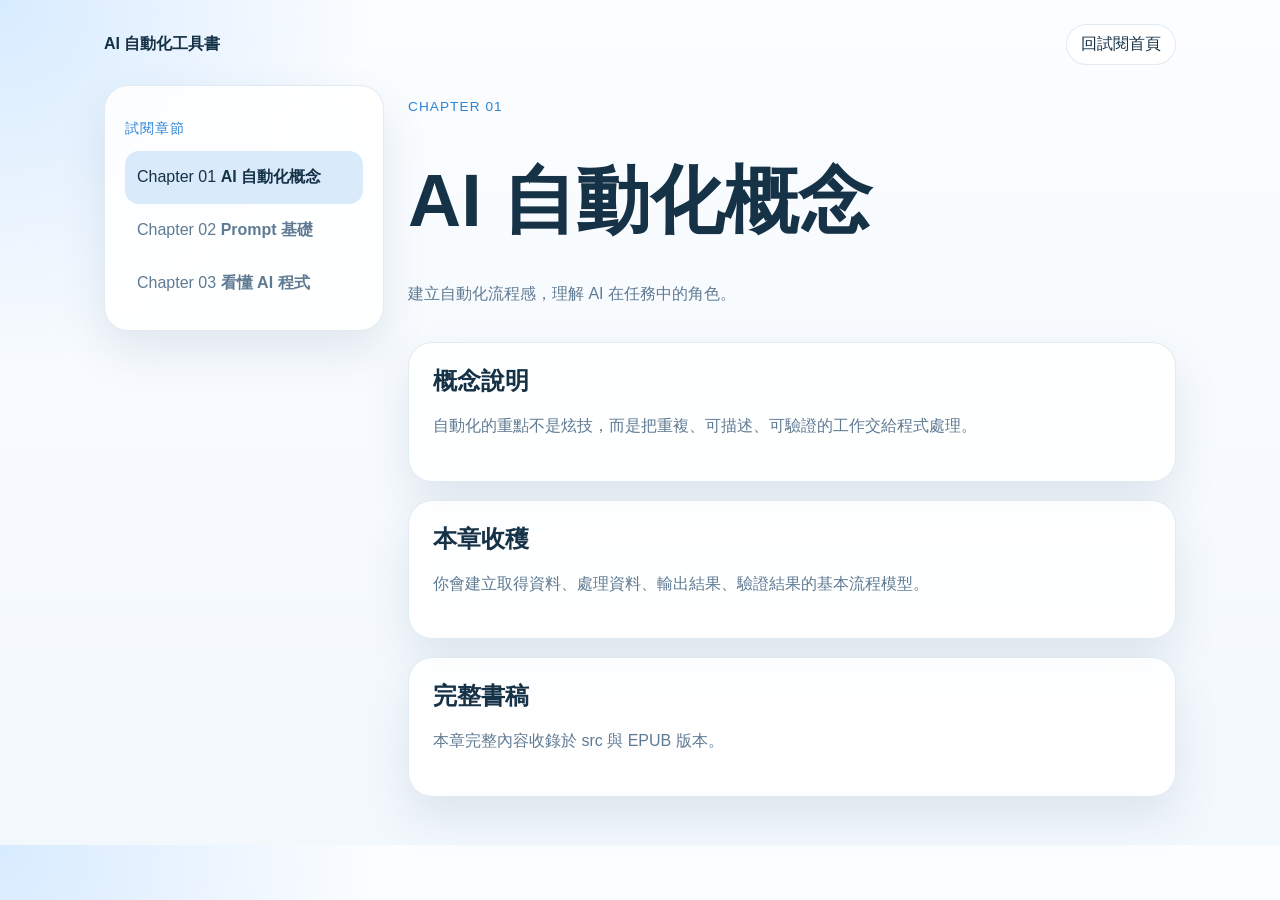
==== web/chapter.html @ 67578e64 "Create complete AI automation book, web preview, and EPUB build" ====
<!DOCTYPE html>
<html lang="zh-Hant">
<head>
  <meta charset="UTF-8">
  <meta name="viewport" content="width=device-width, initial-scale=1.0">
  <title>章節試閱</title>
  <link rel="stylesheet" href="styles.css">
</head>
<body class="reader-page">
  <header class="reader-header">
    <a class="brand" href="index.html">AI 自動化工具書</a>
    <a class="button secondary small" href="index.html">回試閱首頁</a>
  </header>

  <main class="reader-layout">
    <aside class="sidebar" id="sidebar"></aside>
    <article class="reader-content" id="reader-content"></article>
  </main>

  <script src="script.js"></script>
</body>
</html>
---- web/styles.css ----
:root {
  --bg: #f3f8fd;
  --bg-strong: #ffffff;
  --text: #163247;
  --muted: #5f7a93;
  --line: rgba(94, 142, 183, 0.18);
  --accent: #2d84d8;
  --accent-soft: #d9ebfb;
  --shadow: 0 20px 45px rgba(48, 88, 126, 0.12);
  --radius: 24px;
}

* {
  box-sizing: border-box;
}

body {
  margin: 0;
  font-family: "Segoe UI", "Noto Sans TC", sans-serif;
  color: var(--text);
  background:
    radial-gradient(circle at top left, rgba(133, 193, 255, 0.3), transparent 24%),
    linear-gradient(180deg, #fbfdff 0%, var(--bg) 100%);
}

a {
  color: inherit;
  text-decoration: none;
}

.hero,
.section,
.reader-header,
.reader-layout {
  max-width: 1120px;
  margin: 0 auto;
  padding-left: 24px;
  padding-right: 24px;
}

.top-nav,
.reader-header {
  display: flex;
  justify-content: space-between;
  align-items: center;
  gap: 16px;
  padding-top: 24px;
}

.brand {
  font-weight: 700;
}

.top-nav a:not(.brand) {
  color: var(--muted);
}

.hero {
  padding-top: 12px;
  padding-bottom: 56px;
}

.hero-panel,
.card,
.sidebar {
  background: rgba(255, 255, 255, 0.84);
  border: 1px solid var(--line);
  box-shadow: var(--shadow);
  backdrop-filter: blur(10px);
}

.hero-panel {
  margin-top: 44px;
  padding: 48px;
  border-radius: 36px;
}

.eyebrow,
.chapter-number {
  color: var(--accent);
  font-size: 0.85rem;
  letter-spacing: 0.08em;
  text-transform: uppercase;
}

h1,
h2,
h3 {
  line-height: 1.2;
  margin: 0;
}

h1 {
  margin-top: 12px;
  max-width: 780px;
  font-size: clamp(2.4rem, 6vw, 4.6rem);
}

.lead,
.card p,
.sidebar-link,
.chapter-card p {
  color: var(--muted);
  line-height: 1.8;
}

.hero-actions {
  display: flex;
  gap: 12px;
  margin-top: 24px;
  flex-wrap: wrap;
}

.button {
  display: inline-flex;
  align-items: center;
  justify-content: center;
  padding: 12px 18px;
  border-radius: 999px;
  border: 1px solid var(--line);
}

.button.primary {
  color: white;
  background: var(--text);
}

.button.secondary {
  background: var(--bg-strong);
}

.button.small {
  padding: 9px 14px;
}

.section {
  padding-top: 20px;
  padding-bottom: 20px;
}

.section-heading {
  margin-bottom: 20px;
}

.feature-grid,
.chapter-list {
  display: grid;
  gap: 18px;
}

.feature-grid {
  grid-template-columns: repeat(auto-fit, minmax(220px, 1fr));
}

.chapter-list {
  grid-template-columns: repeat(auto-fit, minmax(240px, 1fr));
}

.card {
  border-radius: var(--radius);
  padding: 24px;
}

.reader-layout {
  display: grid;
  grid-template-columns: 280px minmax(0, 1fr);
  gap: 24px;
  padding-top: 20px;
  padding-bottom: 48px;
}

.sidebar {
  border-radius: var(--radius);
  padding: 20px;
  position: sticky;
  top: 24px;
  align-self: start;
}

.sidebar-link {
  display: block;
  padding: 12px;
  border-radius: 14px;
}

.sidebar-link.active {
  background: var(--accent-soft);
  color: var(--text);
}

.reader-content {
  display: grid;
  gap: 18px;
}

.reader-block h2,
.cta-card h2 {
  margin-bottom: 10px;
}

.cta-card {
  background: linear-gradient(135deg, #eef7ff 0%, #ffffff 100%);
}

@media (max-width: 920px) {
  .reader-layout {
    grid-template-columns: 1fr;
  }

  .sidebar {
    position: static;
  }

  .hero-panel {
    padding: 32px 24px;
  }
}

@media (max-width: 640px) {
  .hero,
  .section,
  .reader-header,
  .reader-layout {
    padding-left: 16px;
    padding-right: 16px;
  }

  .top-nav,
  .reader-header {
    flex-wrap: wrap;
  }
}
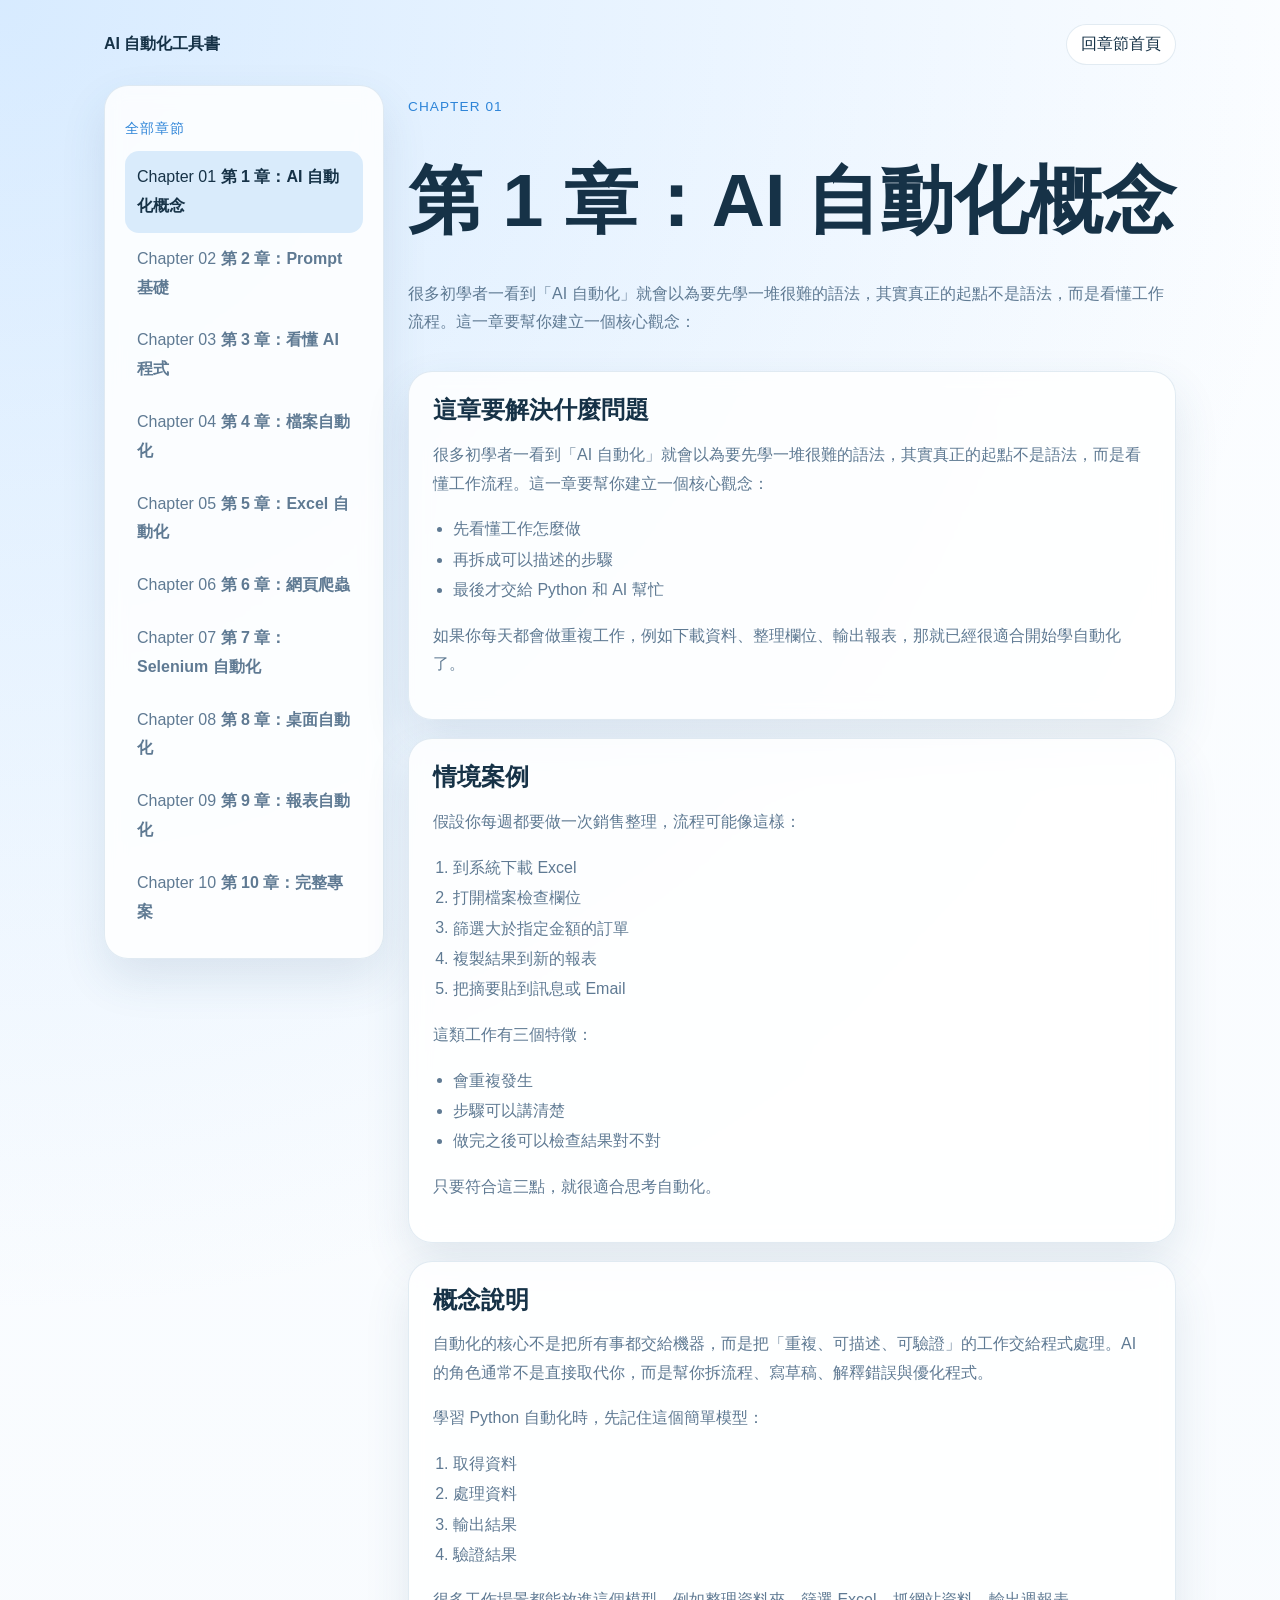
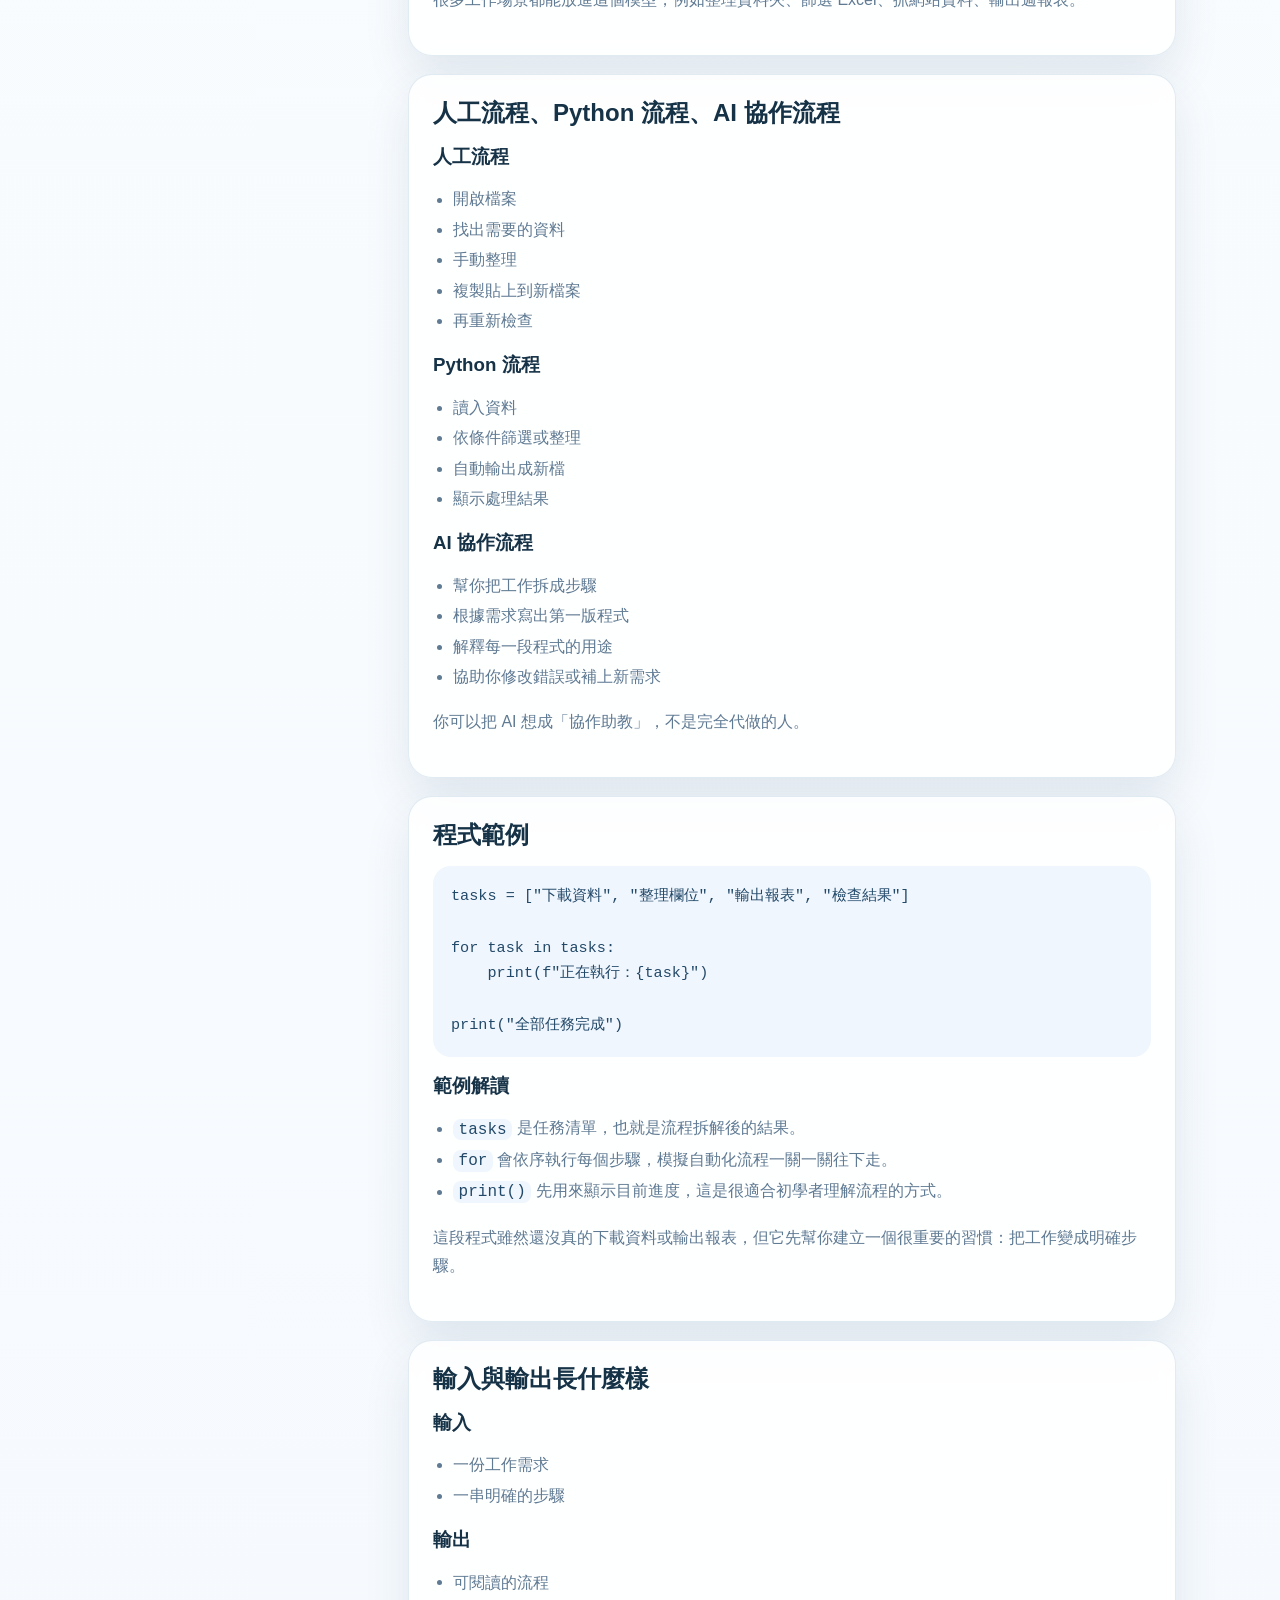
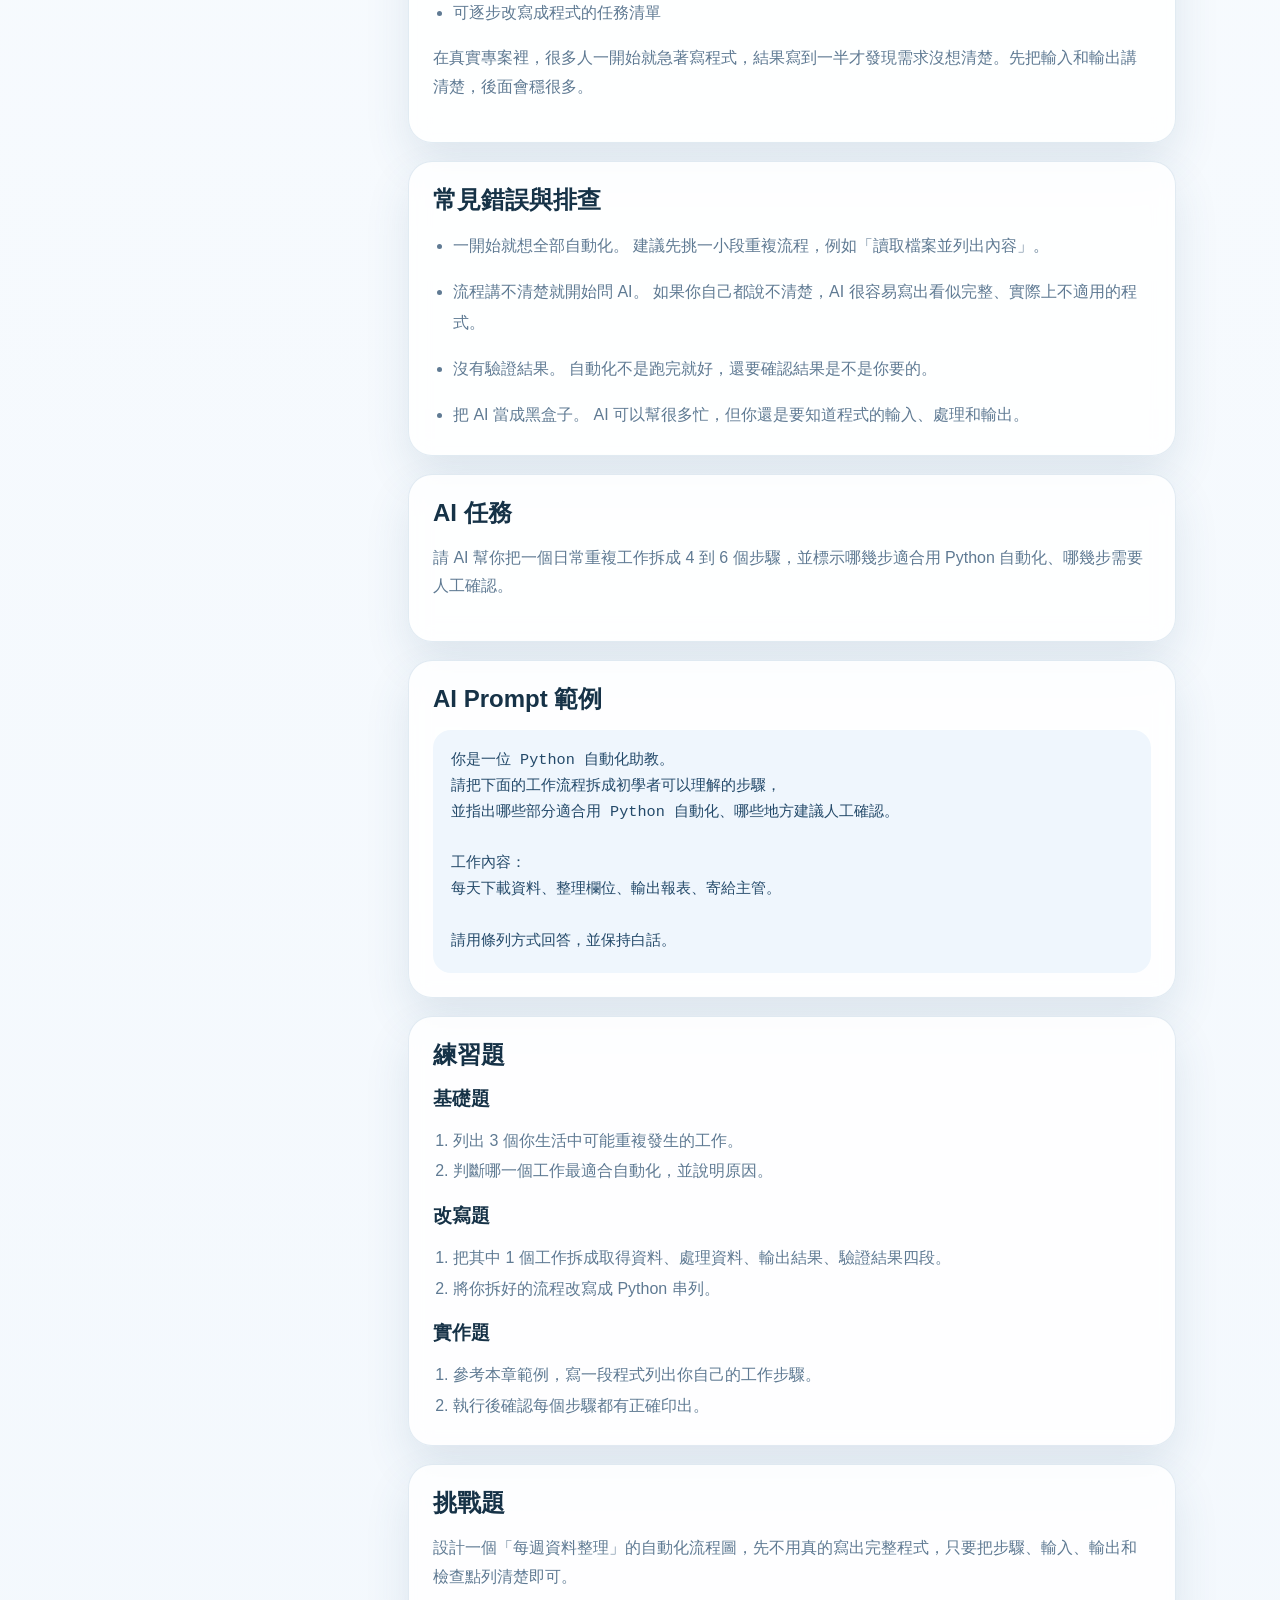
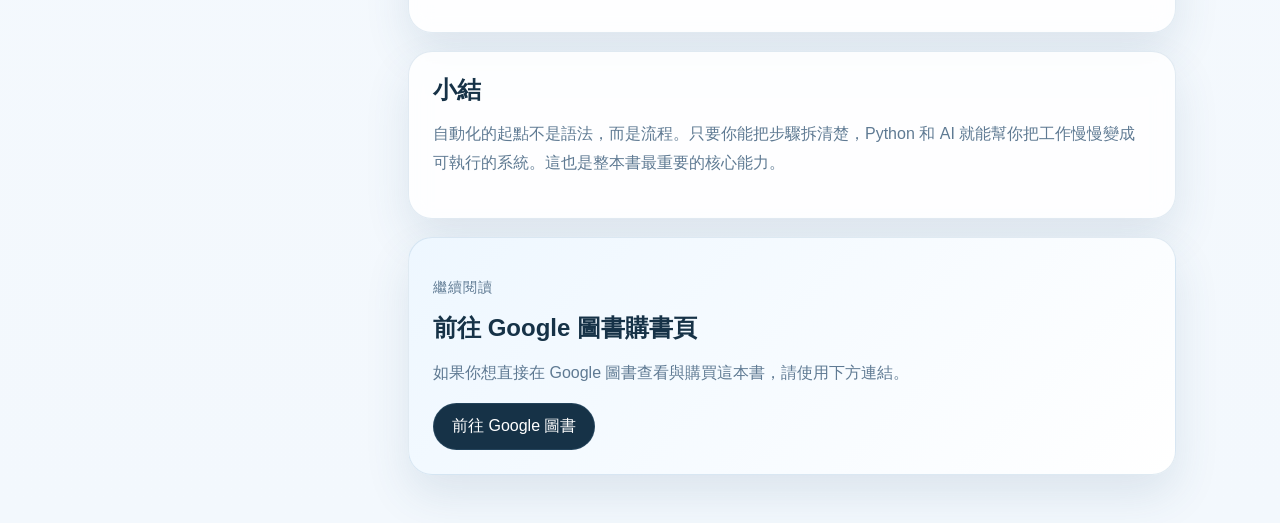
==== commit 4d73169e: "Refresh book content and sync web/epub outputs" ====
--- a/web/chapter.html
+++ b/web/chapter.html
@@ -3,13 +3,13 @@
 <head>
   <meta charset="UTF-8">
   <meta name="viewport" content="width=device-width, initial-scale=1.0">
-  <title>章節試閱</title>
+  <title>章節閱讀</title>
   <link rel="stylesheet" href="styles.css">
 </head>
 <body class="reader-page">
   <header class="reader-header">
     <a class="brand" href="index.html">AI 自動化工具書</a>
-    <a class="button secondary small" href="index.html">回試閱首頁</a>
+    <a class="button secondary small" href="index.html">回章節首頁</a>
   </header>
 
   <main class="reader-layout">
@@ -17,6 +17,7 @@
     <article class="reader-content" id="reader-content"></article>
   </main>
 
+  <script src="chapters-data.js"></script>
   <script src="script.js"></script>
 </body>
 </html>
--- a/web/styles.css
+++ b/web/styles.css
@@ -198,6 +198,46 @@
   margin-bottom: 10px;
 }
 
+.reader-block h3 {
+  margin-top: 18px;
+  margin-bottom: 8px;
+}
+
+.reader-block p + p {
+  margin-top: 12px;
+}
+
+.reader-code {
+  margin: 16px 0 0;
+  padding: 18px;
+  border-radius: 18px;
+  overflow-x: auto;
+  background: #eff6fd;
+  color: #234969;
+}
+
+.reader-code code {
+  font-family: Consolas, "Courier New", monospace;
+  font-size: 0.95rem;
+  line-height: 1.7;
+  white-space: pre;
+}
+
+.reader-content code:not(.reader-code code) {
+  font-family: Consolas, "Courier New", monospace;
+  background: #eff6fd;
+  color: #234969;
+  padding: 0.12rem 0.35rem;
+  border-radius: 8px;
+}
+
+.reader-list {
+  margin: 16px 0 0;
+  padding-left: 20px;
+  color: var(--muted);
+  line-height: 1.9;
+}
+
 .cta-card {
   background: linear-gradient(135deg, #eef7ff 0%, #ffffff 100%);
 }
